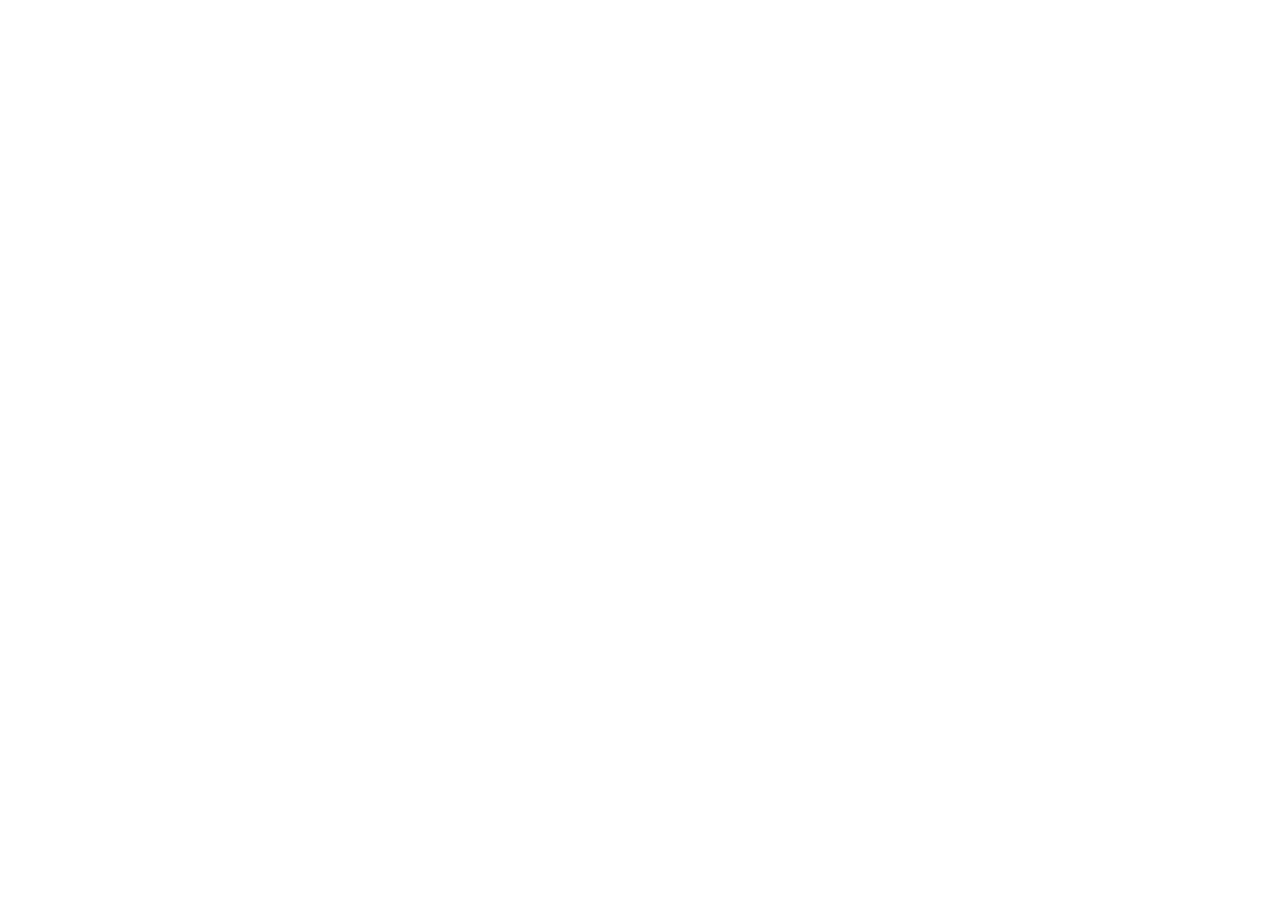
==== index.html @ 75e02a14 "Initial commit" ====
<!DOCTYPE html>
<html lang="ru">
  <head>
    <meta charset="UTF-8" />
    <meta http-equiv="X-UA-Compatible" content="IE=edge" />
    <meta name="viewport" content="width=device-width, initial-scale=1.0" />
    <title>Оно тебе надо — аукцион вещей, в которые никто не верил</title>
  </head>
  <body></body>
</html>
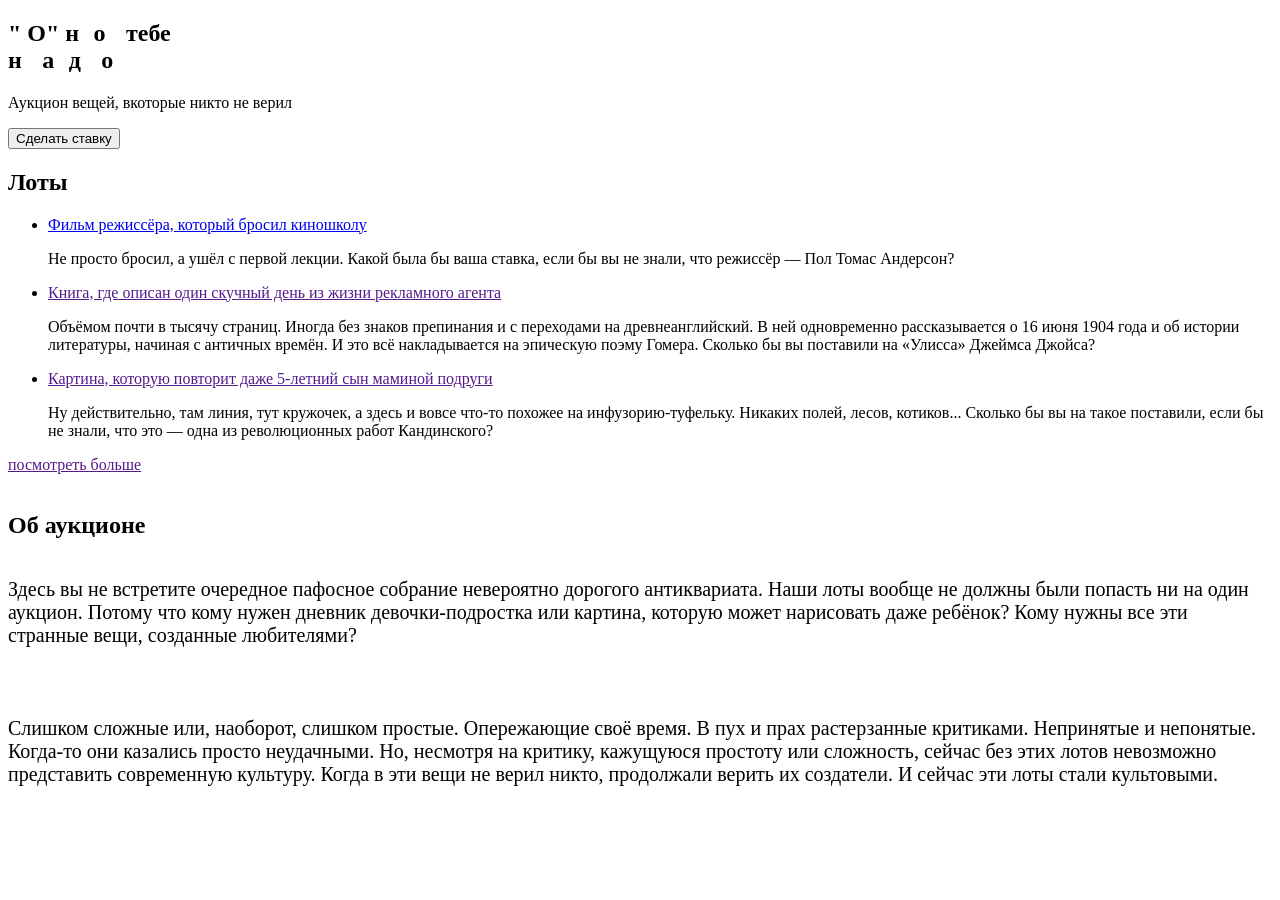
==== commit cfdd4d2a: "created html" ====
--- a/index.html
+++ b/index.html
@@ -5,6 +5,101 @@
     <meta http-equiv="X-UA-Compatible" content="IE=edge" />
     <meta name="viewport" content="width=device-width, initial-scale=1.0" />
     <title>Оно тебе надо — аукцион вещей, в которые никто не верил</title>
+    <link rel="stylesheet" href="./fonts/fonts.css" />
+    <link rel="stylesheet" href="./styles/global.css" />
+    <link rel="stylesheet" href="./styles/style.css" />
   </head>
-  <body></body>
+  <body>
+    <header class="header">
+      <nav></nav>
+      <a href=""></a>
+      <address></address>
+    </header>
+    <main>
+      <section class="cover">
+        <div>
+          <h1 class="cover__title">
+            " О"
+            <span class="letter_spacing">но</span> 
+            <span class="text_center">тебе</span>
+            <span class="text_right"></span> 
+            <span class="letter_spacing">н</span>
+            <span class="letter_spacing">ад</span>
+            <span class="no_letter_spacing">о</span>  
+          </h1>
+        <div class="cover__description">
+          <p>
+            Аукцион вещей, вкоторые никто не верил
+          </p>
+          <button class="button_bet">
+            Сделать ставку
+          </button>
+        </div>
+        </div>
+      </section>
+      <section class="lots">
+        <div class="lots__card">
+          <h2>Лоты</h2>
+          <ul>
+            <li>
+              <a href="#0">
+                Фильм режиссёра, который бросил киношколу
+              </a>
+              <article>
+                <p>
+                  Не просто бросил, а ушёл с первой лекции. Какой была бы ваша ставка, если бы вы не знали, что режиссёр — Пол Томас Андерсон?
+                </p>
+              </article>
+            </li>
+            <li>
+              <a href="">
+                Книга, где описан один скучный день из жизни рекламного агента
+              </a>
+              <article>
+                <p>
+                  Объёмом почти в тысячу страниц. Иногда без знаков препинания и с переходами на древнеанглийский. В ней одновременно рассказывается о 16 июня 1904 года и об истории литературы, начиная с античных времён. И это всё накладывается на эпическую поэму Гомера. Сколько бы вы поставили на «Улисса» Джеймса Джойса?
+              </article>
+                </p>
+            </li>
+            <li>
+              <a href="">
+                Картина, которую повторит даже 5-летний сын маминой подруги
+              </a>
+              <article>
+                <p>
+                  Ну действительно, там линия, тут кружочек, а здесь и вовсе что-то похожее на инфузорию-туфельку. Никаких полей, лесов, котиков... Сколько бы вы на такое поставили, если бы не знали, что это — одна из революционных работ Кандинского?
+                </p>
+              </article>
+            </li>
+          </ul>
+          <a href="">
+            посмотреть больше
+          </a>
+        </div>
+      </section>
+      <section class="about">
+        <div class="about__column">
+          <img src="" alt="">
+        </div>
+        <div class="about__column about__column_size_large"></div>
+        <h2 class="about__title">
+          Об аукционе
+        </h2>
+        <div class="about__text">
+          <p>
+          Здесь вы не встретите очередное пафосное собрание невероятно дорогого антиквариата. Наши лоты вообще не должны были попасть ни на один аукцион. Потому что кому нужен дневник девочки-подростка или картина, которую может нарисовать даже ребёнок? Кому нужны все эти странные вещи, созданные любителями?
+        </p>
+        <p>
+          Слишком сложные или, наоборот, слишком простые. Опережающие своё время. В пух и прах растерзанные критиками. Непринятые и непонятые. Когда-то они казались просто неудачными. Но, несмотря
+на критику, кажущуюся простоту или сложность, сейчас без этих лотов невозможно представить современную культуру. Когда в эти вещи не верил никто, продолжали верить их создатели. И сейчас эти лоты стали культовыми. 
+        </p>
+        </div>
+      </section>
+    </main>
+    <footer class="footer">
+      <address></address>
+      <nav></nav>
+      <a href=""></a>
+    </footer>
+  </body>
 </html>
--- a/fonts/fonts.css
+++ b/fonts/fonts.css
@@ -0,0 +1,17 @@
+@font-face {
+  font-family: Raleway;
+  src:
+    url(./Raleway-Regular.woff2) format('woff2'),
+    url(./Raleway-Regular.woff) format('woff');
+  font-weight: normal;
+  font-display: swap;
+}
+
+@font-face {
+  font-family: Raleway;
+  src:
+    url(./Raleway-Bold.woff2) format('woff2'),
+    url(./Raleway-Bold.woff) format('woff');
+  font-weight: bold;
+  font-display: swap;
+}
--- a/styles/style.css
+++ b/styles/style.css
@@ -0,0 +1,17 @@
+/* место для вашего кода */
+
+.letter_spacing {
+    letter-spacing: 0.6em;
+}
+
+.text_right {
+    text-align: right;
+    display: block;
+}
+
+.about__text {
+    display: flex;
+    flex-direction: column;
+    gap: 30px;
+    font-size: 20px;
+}
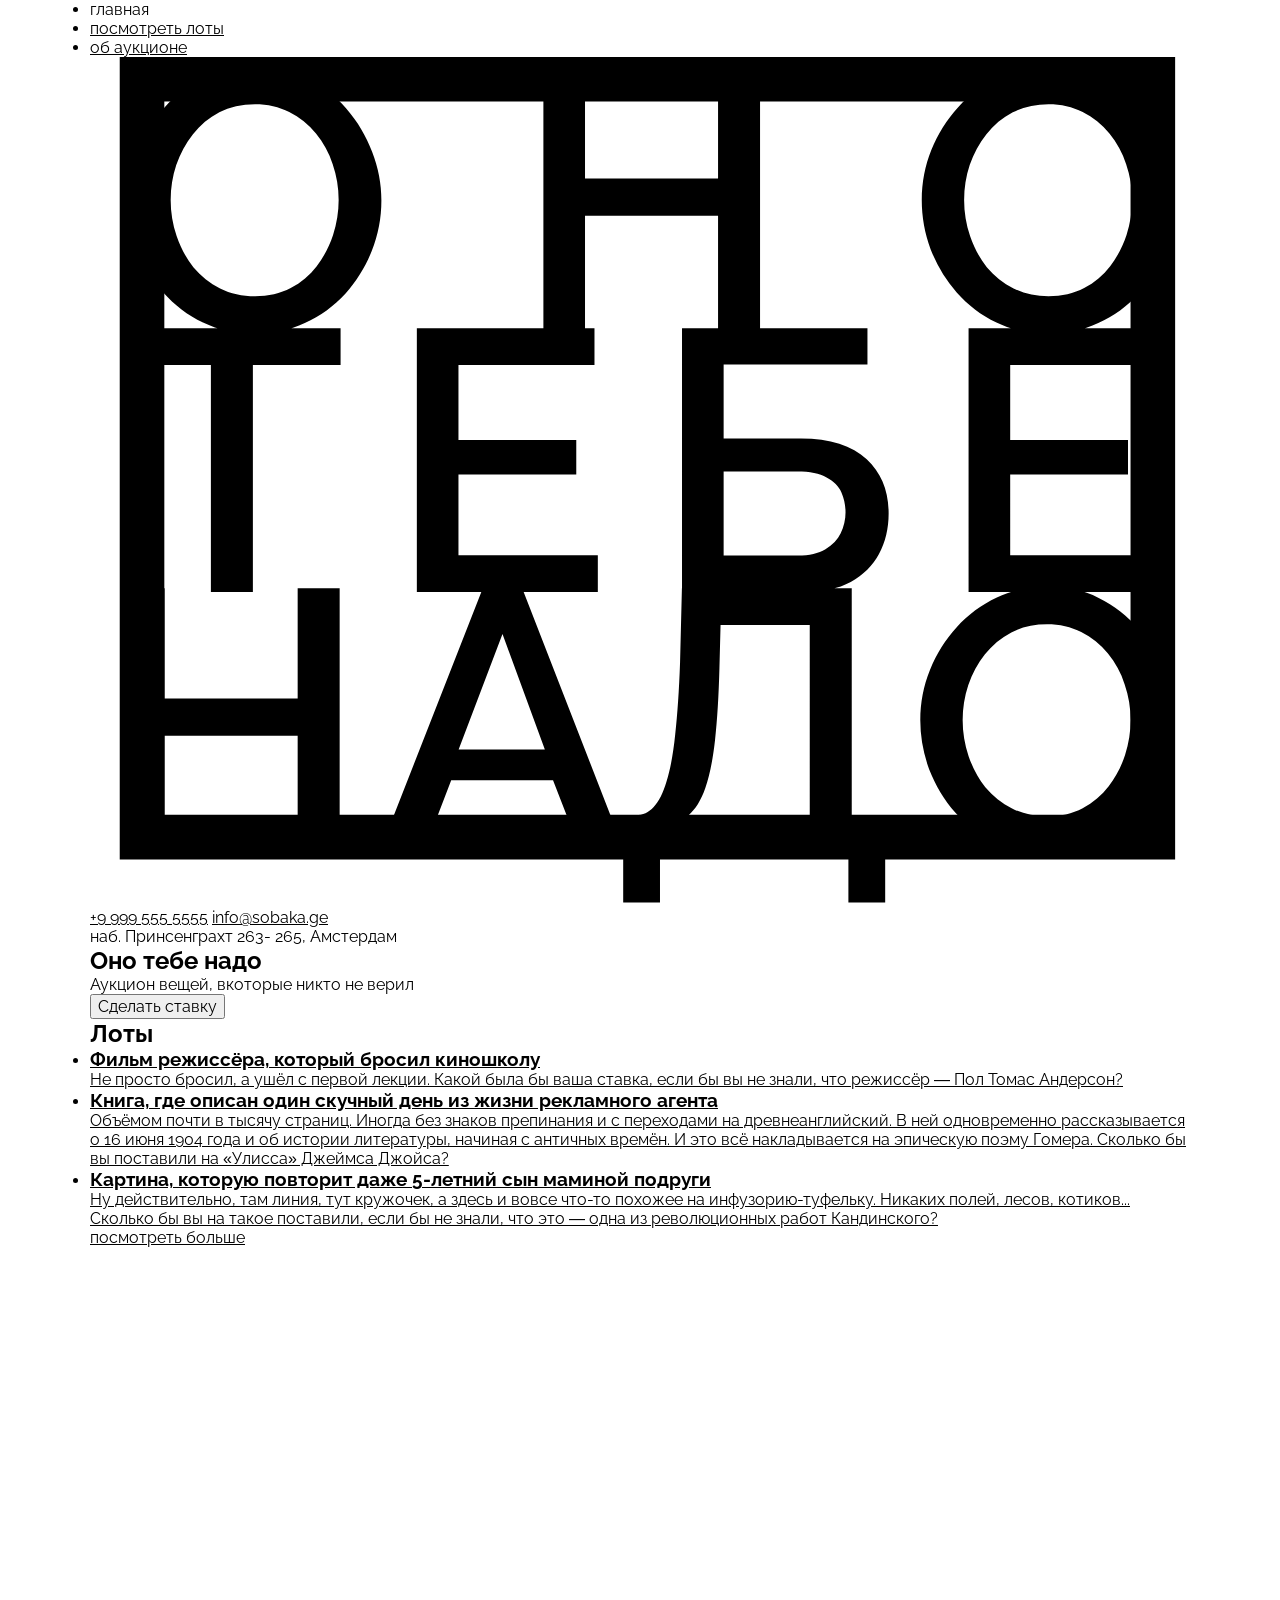
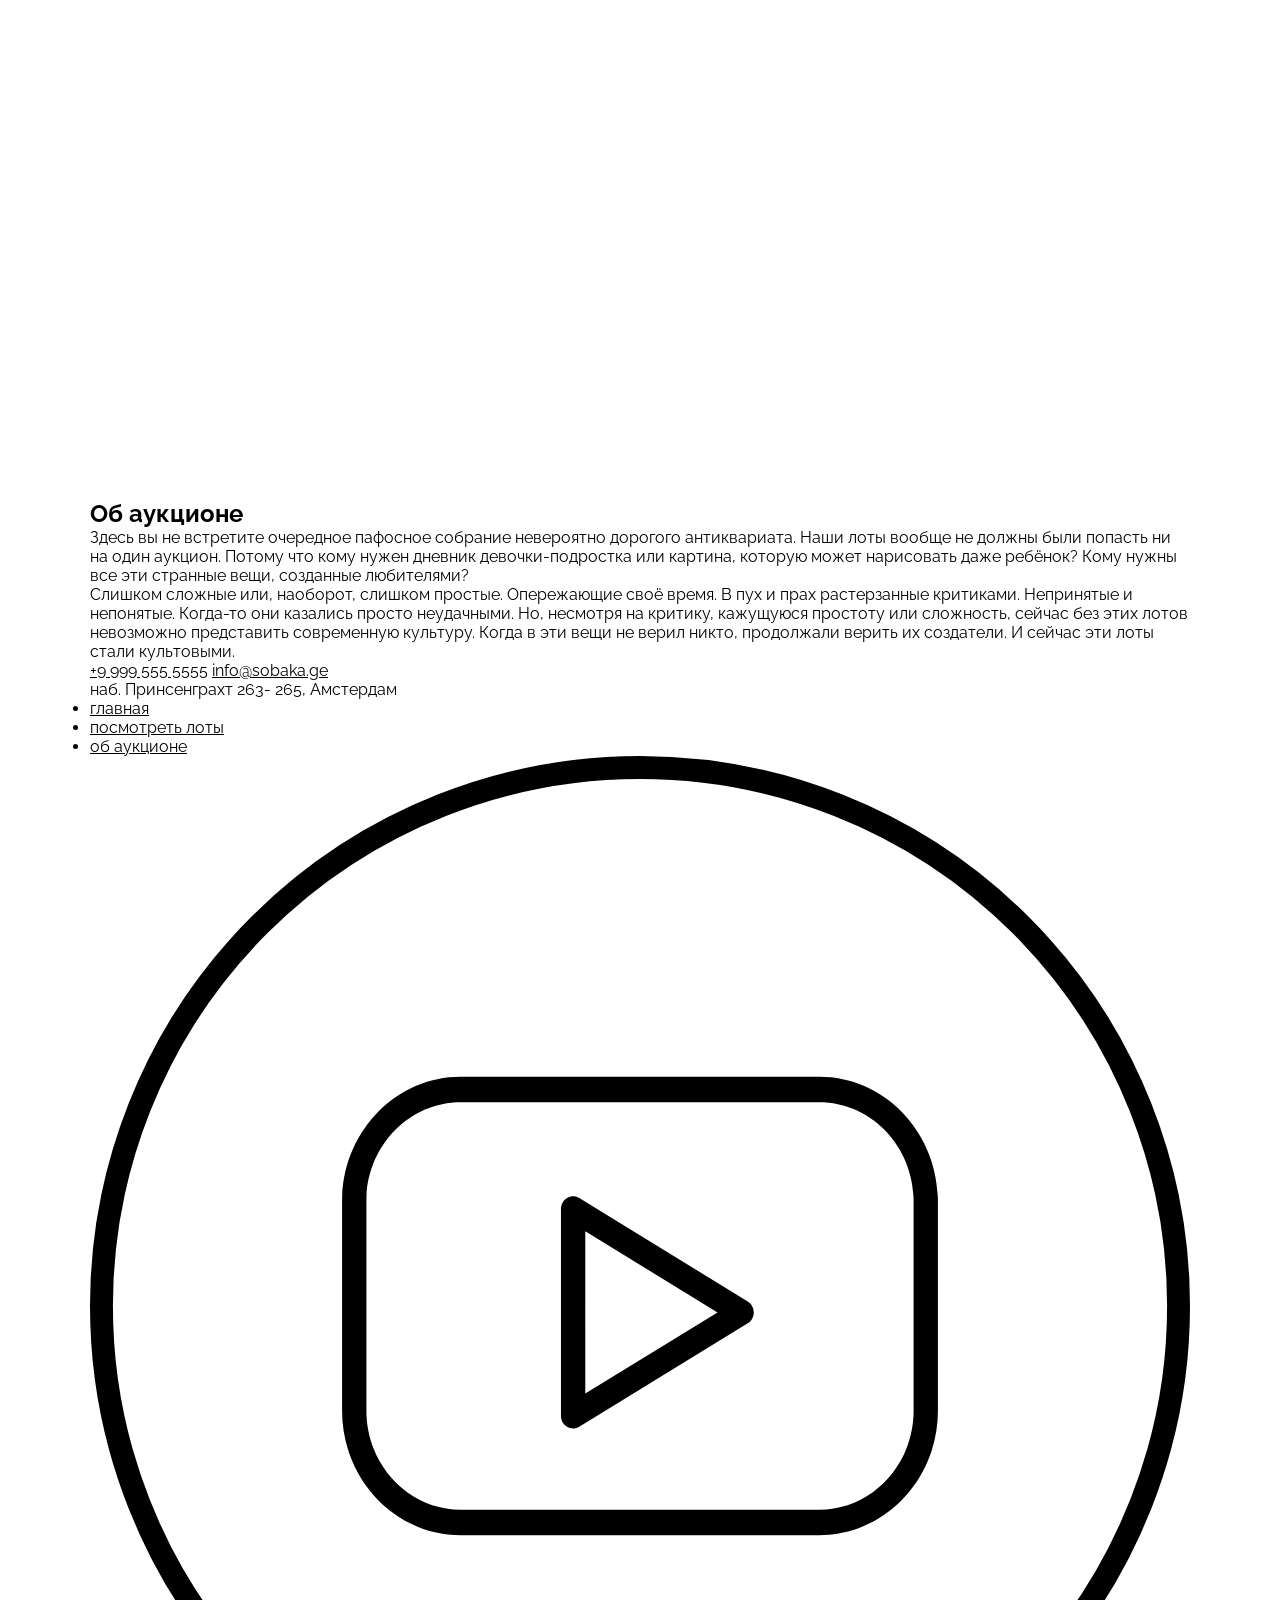
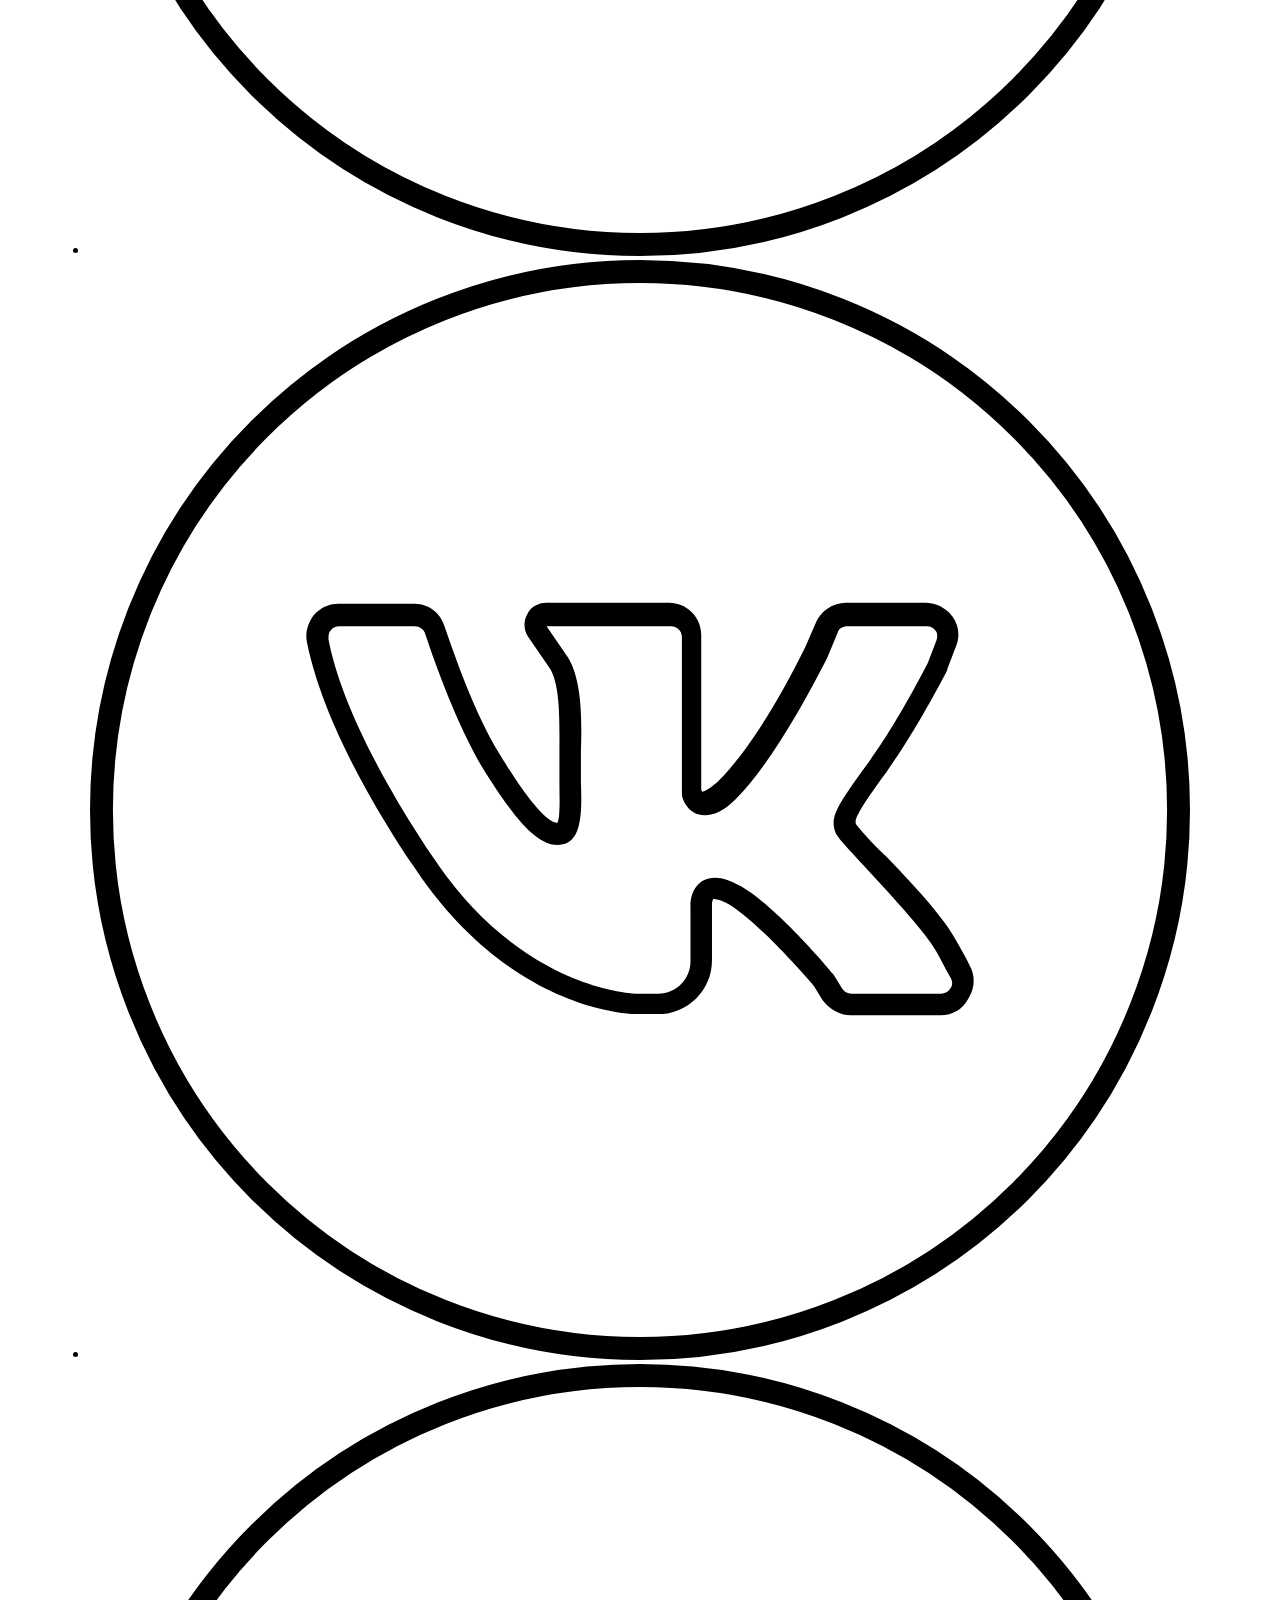
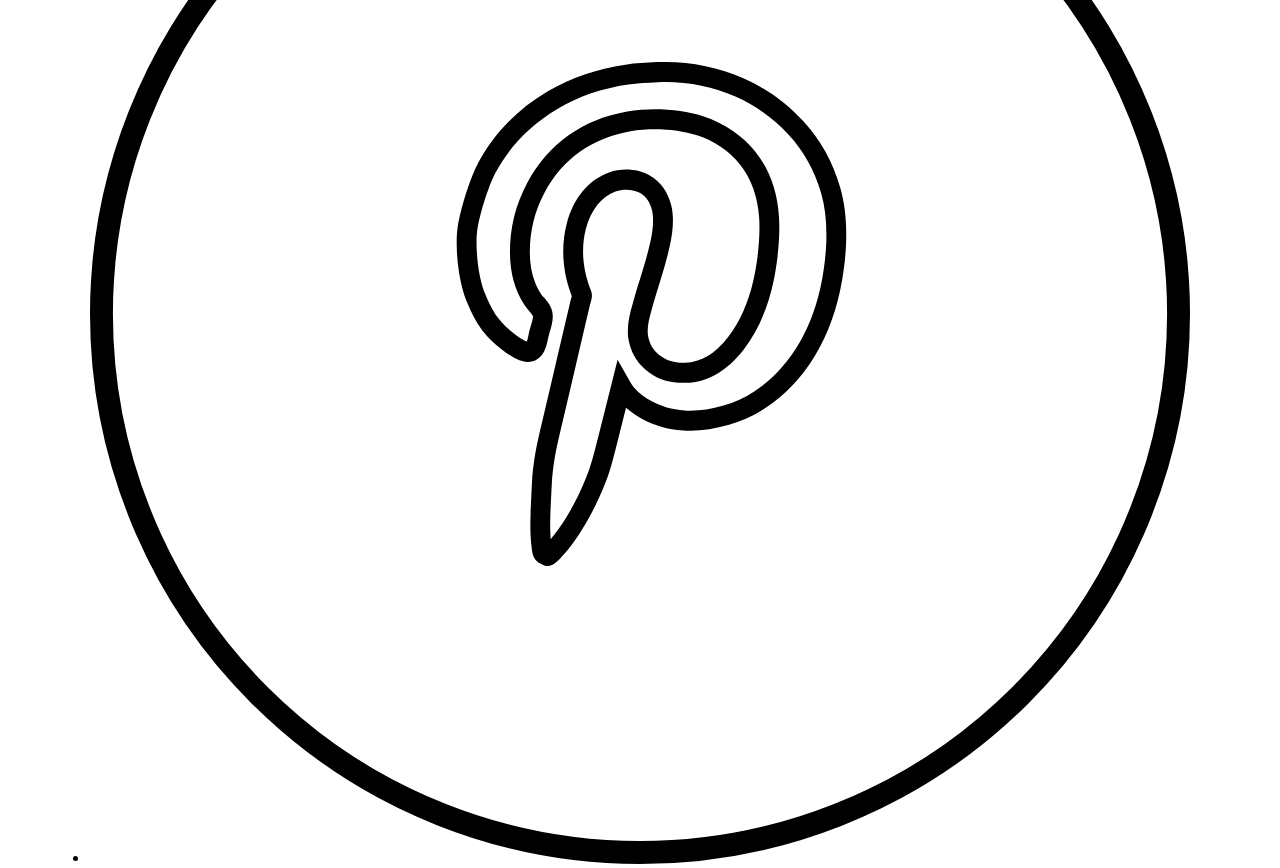
==== commit 209372de: "finished html" ====
--- a/index.html
+++ b/index.html
@@ -9,97 +9,167 @@
     <link rel="stylesheet" href="./styles/global.css" />
     <link rel="stylesheet" href="./styles/style.css" />
   </head>
-  <body>
+   <body>
+
     <header class="header">
-      <nav></nav>
-      <a href=""></a>
-      <address></address>
+      <nav class="header__menu">
+        <ul class="header__links_list">
+          <li class="header__links_list_item header__links_list_item_no-bullit">
+            <a class="header__link header__link_active">главная</a>
+          </li>
+          <li class="header__links_list_item">
+            <a class="header__link" href="#0">посмотреть лоты</a>
+          </li>
+          <li class="header__links_list_item">
+            <a class="header__link" href="#0">об аукционе</a>
+          </li>
+        </ul>
+      </nav>
+        <a class="header__logo">
+          <img class="header__logo_image"
+          src="./images/logo-black.svg" 
+          alt="логотип">
+        </a>
+      <address class="address header__address">
+            <a class="address__link" href="tel:+99995555555">+9 999 555 5555</a>
+            <a class="address__link" href="mailto:info@sobaka.ge">info@sobaka.ge</a>
+            <p class="address__text">наб. Принсенграхт 263- 265, Амстердам</p>
+      </address>
     </header>
+
     <main>
       <section class="cover">
-        <div>
+        <div class="overlay"></div>
           <h1 class="cover__title">
-            " О"
-            <span class="letter_spacing">но</span> 
-            <span class="text_center">тебе</span>
-            <span class="text_right"></span> 
-            <span class="letter_spacing">н</span>
-            <span class="letter_spacing">ад</span>
-            <span class="no_letter_spacing">о</span>  
-          </h1>
-        <div class="cover__description">
-          <p>
-            Аукцион вещей, вкоторые никто не верил
-          </p>
-          <button class="button_bet">
-            Сделать ставку
-          </button>
-        </div>
-        </div>
-      </section>
+            <span class="aligned-text aligned-text_left">Оно</span>
+            <span class="aligned-text aligned-text_center">тебе</span>
+            <span class="aligned-text aligned-text_right">надо</span> 
+            </h1>
+            <div class="cover__description">
+              <p class="cover__description_text">Аукцион вещей, вкоторые никто не верил</p>
+            <button class="bet-button" type="button">Сделать ставку</button>
+            </div>
+        </section>
+
       <section class="lots">
-        <div class="lots__card">
-          <h2>Лоты</h2>
-          <ul>
-            <li>
-              <a href="#0">
-                Фильм режиссёра, который бросил киношколу
-              </a>
-              <article>
-                <p>
+        <h2 class="lots__title">Лоты</h2>
+        <ul class="lots__card_list">
+          <li class="lots__card_list_item">
+            <a class="lots__card_link" href="#0">
+              <article class="card card_type_film">
+                <div class="overlay"></div>
+                <h3 class="card__title">
+                  Фильм режиссёра, который бросил киношколу
+                </h3>
+                <p class="card__text">
                   Не просто бросил, а ушёл с первой лекции. Какой была бы ваша ставка, если бы вы не знали, что режиссёр — Пол Томас Андерсон?
                 </p>
               </article>
+              </a>
+          </li>
+            <li class="lots__card_list_item">
+              <a class="lots__card_link" href="#0">
+                <article class="card card_type_book">
+                  <div class="overlay"></div>
+                  <h3 class="card__title">
+                    Книга, где описан один скучный день из жизни рекламного агента
+                  </h3>
+                  <p class="card__text">
+                    Объёмом почти в тысячу страниц. Иногда без знаков препинания и с переходами на древнеанглийский. В ней одновременно рассказывается о 16 июня 1904 года и об истории литературы, начиная с античных времён. И это всё накладывается на эпическую поэму Гомера. Сколько бы вы поставили на «Улисса» Джеймса Джойса?
+                  </p>
+                </article>
+              </a>
             </li>
-            <li>
-              <a href="">
-                Книга, где описан один скучный день из жизни рекламного агента
+            <li class="lots__card_list_item">
+              <a class="card__link" href="#0">
+                <article class="card card_type_picture">
+                  <div class="overlay"></div>
+                  <h3 class="card__title">
+                    Картина, которую повторит даже 5-летний сын маминой подруги
+                  </h3>
+                  <p class="card__text">
+                    Ну действительно, там линия, тут кружочек, а здесь и вовсе что-то похожее на инфузорию-туфельку. Никаких полей, лесов, котиков... Сколько бы вы на такое поставили, если бы не знали, что это — одна из революционных работ Кандинского?
+                  </p>
+                </article>
               </a>
-              <article>
-                <p>
-                  Объёмом почти в тысячу страниц. Иногда без знаков препинания и с переходами на древнеанглийский. В ней одновременно рассказывается о 16 июня 1904 года и об истории литературы, начиная с античных времён. И это всё накладывается на эпическую поэму Гомера. Сколько бы вы поставили на «Улисса» Джеймса Джойса?
-              </article>
-                </p>
-            </li>
-            <li>
-              <a href="">
-                Картина, которую повторит даже 5-летний сын маминой подруги
-              </a>
-              <article>
-                <p>
-                  Ну действительно, там линия, тут кружочек, а здесь и вовсе что-то похожее на инфузорию-туфельку. Никаких полей, лесов, котиков... Сколько бы вы на такое поставили, если бы не знали, что это — одна из революционных работ Кандинского?
-                </p>
-              </article>
             </li>
           </ul>
-          <a href="">
+          <a class="lots__look_more_link" href="#0">
             посмотреть больше
           </a>
-        </div>
       </section>
+
       <section class="about">
         <div class="about__column">
-          <img src="" alt="">
+          <div class="about__logo">
+            <img 
+            class="about__logo_img" 
+            src="./images/logo-white.svg" 
+            alt="логотип">
+          </div>
         </div>
-        <div class="about__column about__column_size_large"></div>
-        <h2 class="about__title">
-          Об аукционе
-        </h2>
-        <div class="about__text">
-          <p>
-          Здесь вы не встретите очередное пафосное собрание невероятно дорогого антиквариата. Наши лоты вообще не должны были попасть ни на один аукцион. Потому что кому нужен дневник девочки-подростка или картина, которую может нарисовать даже ребёнок? Кому нужны все эти странные вещи, созданные любителями?
-        </p>
-        <p>
-          Слишком сложные или, наоборот, слишком простые. Опережающие своё время. В пух и прах растерзанные критиками. Непринятые и непонятые. Когда-то они казались просто неудачными. Но, несмотря
+        <div class="about__column">
+          <h2 class="about__title">
+            Об аукционе
+          </h2>
+          <div class="about__text">
+            <p>
+              Здесь вы не встретите очередное пафосное собрание невероятно дорогого антиквариата. Наши лоты вообще не должны были попасть ни на один аукцион. Потому что кому нужен дневник девочки-подростка или картина, которую может нарисовать даже ребёнок? Кому нужны все эти странные вещи, созданные любителями?
+            </p>
+            <p>
+              Слишком сложные или, наоборот, слишком простые. Опережающие своё время. В пух и прах растерзанные критиками. Непринятые и непонятые. Когда-то они казались просто неудачными. Но, несмотря
 на критику, кажущуюся простоту или сложность, сейчас без этих лотов невозможно представить современную культуру. Когда в эти вещи не верил никто, продолжали верить их создатели. И сейчас эти лоты стали культовыми. 
-        </p>
+            </p>
+          </div>
         </div>
       </section>
     </main>
+
     <footer class="footer">
-      <address></address>
-      <nav></nav>
-      <a href=""></a>
+      <address class="address">
+        <a class="address__link" href="tel:+99995555555">+9 999 555 5555</a>
+        <a class="address__link" href="mailto:info@sobaka.ge">info@sobaka.ge</a>
+        <p class="address__text">наб. Принсенграхт 263- 265, Амстердам</p>
+      </address>
+      <nav class="footer__menu">
+        <ul class="footer__menu_list">
+          <li class="footer__menu_list_item">
+            <a class="footer__menu_link" href="#0">главная</a>
+          </li>
+          <li class="footer__menu_list_item">
+            <a class="footer__menu_link" href="#0">посмотреть лоты</a>
+          </li>
+          <li class="footer__menu_list_item">
+            <a class="footer__menu_link" href="#0">об аукционе</a>
+          </li>
+        </ul>
+      </nav>
+      <ul class="footer__social_list">
+        <li class="footer__social_list_item">
+          <a class="footer__social_link" href="#0">
+            <img 
+            class="footer__social_icon" 
+            src="./images/yt.svg" 
+            alt="youtube">
+          </a>
+        </li>
+        <li class="footer__social_list_item">
+          <a class="footer__social_link" href="#0">
+            <img 
+            class="footer__social_icon"
+            src="./images/vk.svg" 
+            alt="vk">
+          </a>
+        </li>
+        <li class="footer__social_list_item">
+          <a class="footer__social_link" href="#0">
+            <img 
+            class="footer__social_icon"
+            src="./images/pinterest.svg" 
+            alt="pinterest">
+          </a>
+        </li>
+      </ul>
     </footer>
-  </body>
-</html>
+  </body> 
+</html>
--- a/styles/global.css
+++ b/styles/global.css
@@ -0,0 +1,43 @@
+*,
+*::before,
+*::after {
+  box-sizing: border-box;
+}
+
+body {
+  width: 1100px;
+  margin: 0 auto;
+  font-family: Raleway, sans-serif;
+}
+
+h1,
+h2,
+h3,
+h4,
+h5,
+h6,
+p,
+ul,
+ol,
+li,
+blockquote {
+  margin: 0;
+  padding: 0;
+}
+
+a {
+  color: inherit;
+}
+
+img {
+  width: 100%;
+}
+
+button {
+  font: inherit;
+}
+
+address {
+  margin: 0;
+  font-style: normal;
+}
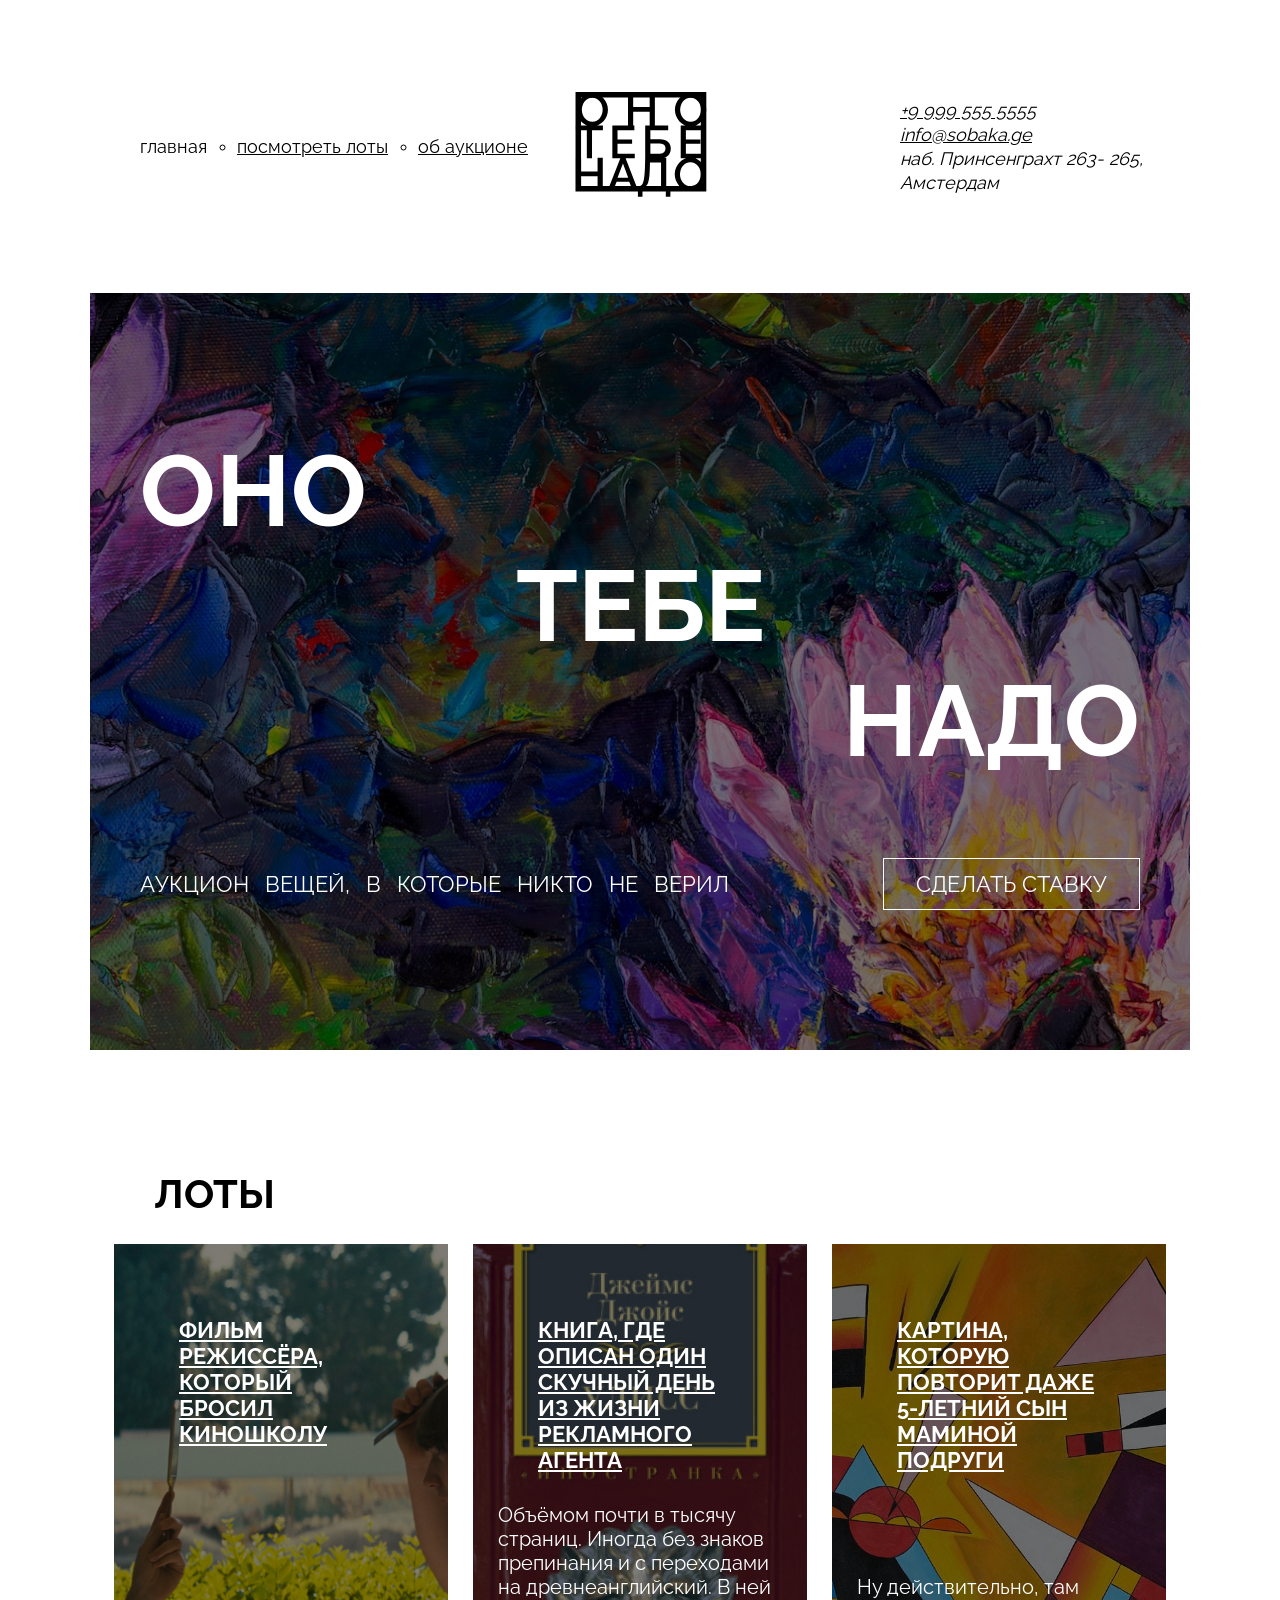
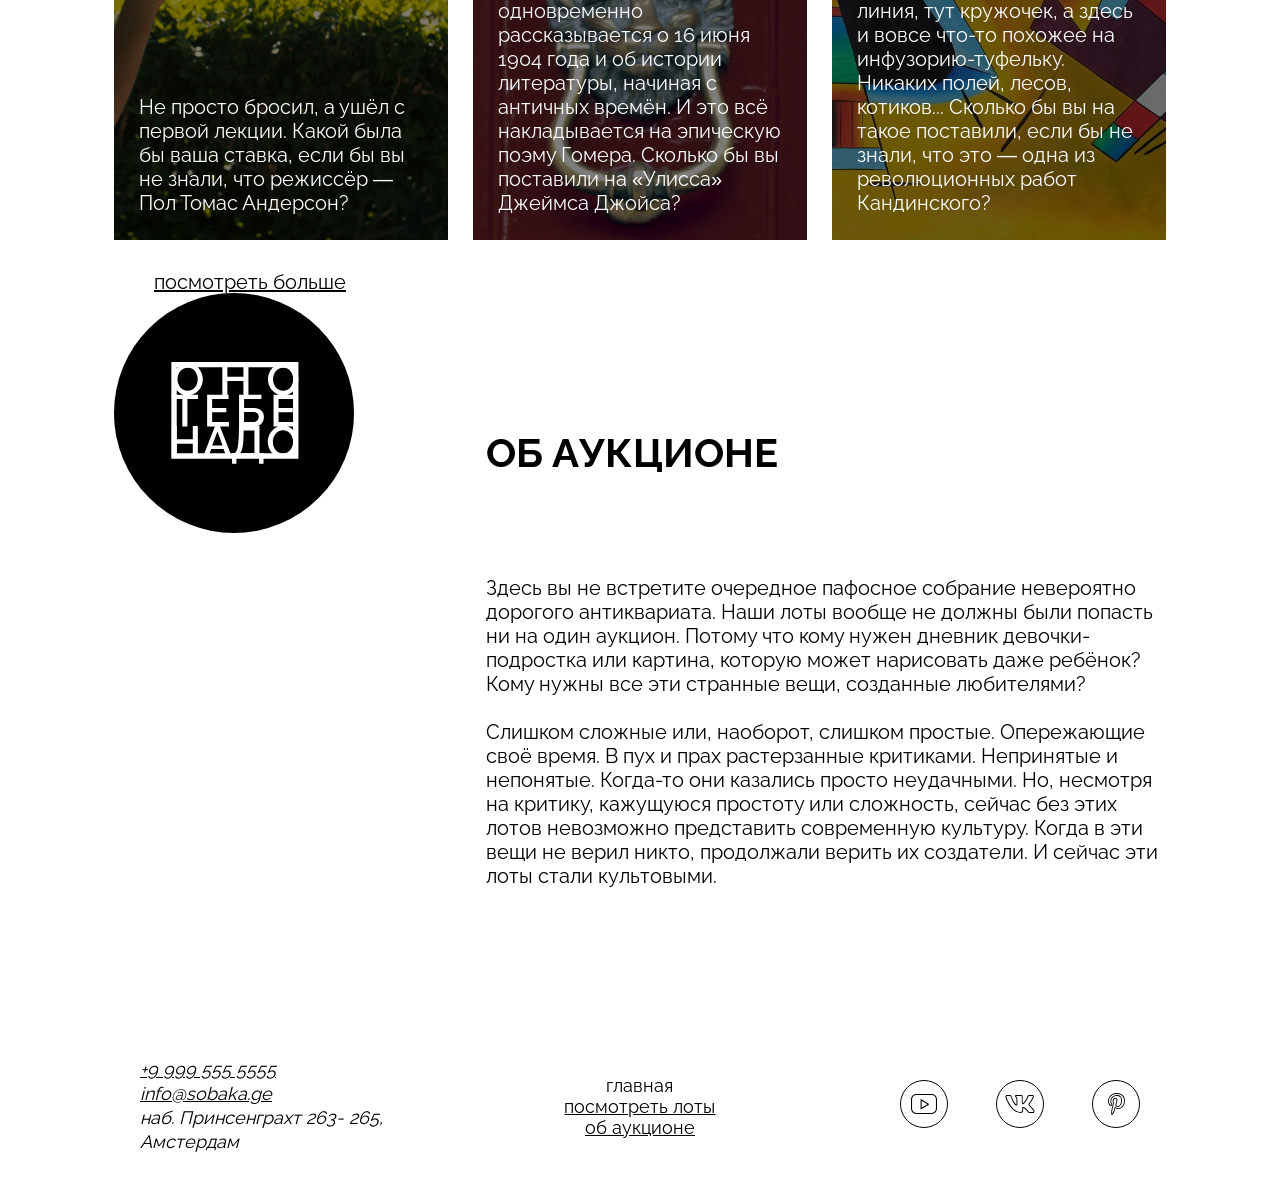
==== commit 9b82b26b: "created styles" ====
--- a/index.html
+++ b/index.html
@@ -26,7 +26,7 @@
         </ul>
       </nav>
         <a class="header__logo">
-          <img class="header__logo_image"
+          <img class="header__logo_img"
           src="./images/logo-black.svg" 
           alt="логотип">
         </a>
@@ -46,7 +46,7 @@
             <span class="aligned-text aligned-text_right">надо</span> 
             </h1>
             <div class="cover__description">
-              <p class="cover__description_text">Аукцион вещей, вкоторые никто не верил</p>
+              <p class="cover__description_text">Аукцион вещей, в которые никто не верил</p>
             <button class="bet-button" type="button">Сделать ставку</button>
             </div>
         </section>
@@ -81,7 +81,7 @@
               </a>
             </li>
             <li class="lots__card_list_item">
-              <a class="card__link" href="#0">
+              <a class="lots__card_link" href="#0">
                 <article class="card card_type_picture">
                   <div class="overlay"></div>
                   <h3 class="card__title">
@@ -126,7 +126,7 @@
     </main>
 
     <footer class="footer">
-      <address class="address">
+      <address class="address footer__address">
         <a class="address__link" href="tel:+99995555555">+9 999 555 5555</a>
         <a class="address__link" href="mailto:info@sobaka.ge">info@sobaka.ge</a>
         <p class="address__text">наб. Принсенграхт 263- 265, Амстердам</p>
@@ -134,7 +134,7 @@
       <nav class="footer__menu">
         <ul class="footer__menu_list">
           <li class="footer__menu_list_item">
-            <a class="footer__menu_link" href="#0">главная</a>
+            <a class="footer__menu_link footer__menu_link_active" href="#0">главная</a>
           </li>
           <li class="footer__menu_list_item">
             <a class="footer__menu_link" href="#0">посмотреть лоты</a>
--- a/styles/global.css
+++ b/styles/global.css
@@ -20,7 +20,8 @@
 ul,
 ol,
 li,
-blockquote {
+blockquote,
+address {
   margin: 0;
   padding: 0;
 }
@@ -37,7 +38,7 @@
   font: inherit;
 }
 
-address {
-  margin: 0;
-  font-style: normal;
-}+ul {
+  list-style: none;
+}
+
--- a/styles/style.css
+++ b/styles/style.css
@@ -0,0 +1,312 @@
+.header {
+    height: 293px;
+    display: grid;
+    grid-template-columns: 1fr min-content 1fr;
+    align-items: center;
+    padding: 90px 30px;
+}
+
+.header__menu {
+    display: flex;
+    align-items: center;
+}
+
+.header__links_list {
+    display: flex;
+    gap: 30px;
+    list-style: circle;
+    padding-left: 20px;
+}
+
+.header__links_list_item_no-bullit {
+    list-style: none;
+}
+
+.header__link {
+    text-decoration: underline;
+    color: #000;
+    font-size: 18px;
+}
+
+.header__link_active {
+    text-decoration: none;
+}
+
+.header__logo {
+    display: block;
+}
+
+.header__logo_img {
+    width: 148px;
+    height: 105px;
+}
+
+.header__address {
+    justify-self: end;
+    align-items: flex-start;
+}
+
+.address {
+    display: flex;
+    flex-direction: column;
+    align-items: flex-start;
+    font-size: 18px;
+    line-height: 24px;
+}
+
+.address__link {
+    display: block;
+}
+
+.address__text {
+    max-width: 260px;
+}
+
+.cover {
+    position: relative;
+    display: flex;
+    flex-direction: column;
+    justify-content: center;
+    min-height: 757px;
+    padding: 50px;
+    background-image: url(../images/cover.jpg);
+    background-size: cover;
+    background-position: center;
+    color: #fff;
+}
+
+.overlay {
+    position: absolute;
+    top: 0;
+    left: 0;
+    width: 100%;
+    height: 100%;
+    background-color: rgba(0, 0, 0, 0.5);
+    z-index: 0;
+}
+
+.cover__title {
+    position: relative;
+    z-index: 1;
+    font-size: 100px;
+    text-transform: uppercase;
+    line-height: 115%;
+    margin-bottom: 50px;
+    display: flex;
+    flex-direction: column;
+}
+
+.aligned-text {
+    display: block;
+}
+
+.aligned-text_left {
+    align-self: flex-start;
+}
+
+.aligned-text_center {
+    align-self: center;
+}
+
+.aligned-text_right {
+    align-self: flex-end;
+}
+
+.cover__description {
+    position: relative;
+    z-index: 1;
+    display: flex;
+    justify-content: space-between;
+    align-items: center;
+    margin-top: 30px;
+}
+
+.cover__description_text {
+    font-size: 22px;
+    word-spacing: 10px;
+    text-transform: uppercase;
+}
+
+.bet-button {
+    background-color: transparent;
+    border: 1px solid #fff;
+    color: #fff;
+    padding: 12px 32px;
+    font-size: 22px;
+    text-transform: uppercase;
+}
+
+.lots {
+    height: 723px;
+    padding: 120px 24px;
+}
+
+.lots__title {
+    font-size: 40px;
+    text-transform: uppercase;
+    margin-bottom: 27px;
+    margin-left: 40px;
+}
+
+.lots__card_list {
+    display: flex;
+    flex-wrap: wrap;
+    gap: 25px;
+    margin-bottom: 30px;
+}
+
+.lots__card_list_item {
+    width: 334px;
+    min-height: 596px;
+}
+
+.lots__card_link {
+    display: block;
+    height: 100%;
+    text-decoration: none;
+    color: #fff;
+}
+
+.card {
+    position: relative;
+    display: flex;
+    flex-direction: column;
+    justify-content: space-between;
+    padding: 25px;
+    background-size: cover;
+    background-position: center;
+    width: 334px;
+    height: 596px;
+}
+
+.card_type_film {
+    background-image: url(../images/card-lot-01.jpg);
+}
+
+.card_type_book {
+    background-image: url(../images/card-lot-02.jpg);
+}
+
+.card_type_picture {
+    background-image: url(../images/card-lot-03.jpg);
+}
+
+.card .overlay {
+    z-index: 0;
+}
+
+.card__title {
+    position: relative;
+    z-index: 1;
+    font-size: 22px;
+    text-decoration: underline;
+    margin: 48px 40px 30px 40px;
+    text-transform: uppercase;
+}
+
+.card__text {
+    position: relative;
+    z-index: 1;
+    font-size: 20px;
+    line-height: 120%;
+}
+
+.lots__look_more_link {
+    font-size: 20px;
+    text-decoration: underline;
+    color: #000;
+    margin-top: 30px;
+    margin-left: 40px;
+}
+
+.about {
+    height: 595px;
+    display: grid;
+    grid-template-columns: 300px 1fr;
+    gap: 72px;
+    margin: 120px 24px;
+}
+
+.about__column {
+    display: flex;
+    flex-direction: column;
+    gap: 100px;
+}
+
+.about__logo {
+    width: 240px;
+    height: 240px;
+    background-color: #000;
+    border-radius: 50%;
+    display: flex;
+    justify-content: center;
+    align-items: center;
+    
+}
+
+.about__logo_img {
+    width: 136px;
+    height: 102px;
+}
+
+.about__title {
+    font-size: 40px;
+    text-transform: uppercase;
+    padding-top: 136px;
+}
+
+.about__text {
+    display: flex;
+    flex-direction: column;
+    gap: 24px;
+    font-size: 20px;
+    line-height: 24px;
+}
+
+.footer {
+    height: 180px;
+    display: grid;
+    grid-template-columns: 1fr 1fr 1fr;
+    align-items: center;
+    padding: 50px;
+}
+
+.footer__address {
+    justify-self: start;
+    align-items: flex-start;
+}
+
+.footer__menu {
+    display: flex;
+    justify-content: center;
+}
+
+.footer__menu_list {
+    display: flex;
+    flex-direction: column;
+    align-items: center;
+}
+
+.footer__menu_link {
+    text-decoration: underline;
+    font-size: 18px;
+}
+
+.footer__menu_link_active {
+    text-decoration: none;
+}
+
+.footer__social_list {
+    display: flex;
+    justify-content: flex-end;
+    gap: 48px;
+}
+
+.footer__social_link {
+    display: block;
+}
+
+.footer__social_icon {
+    width: 48px;
+    height: 48px;
+}
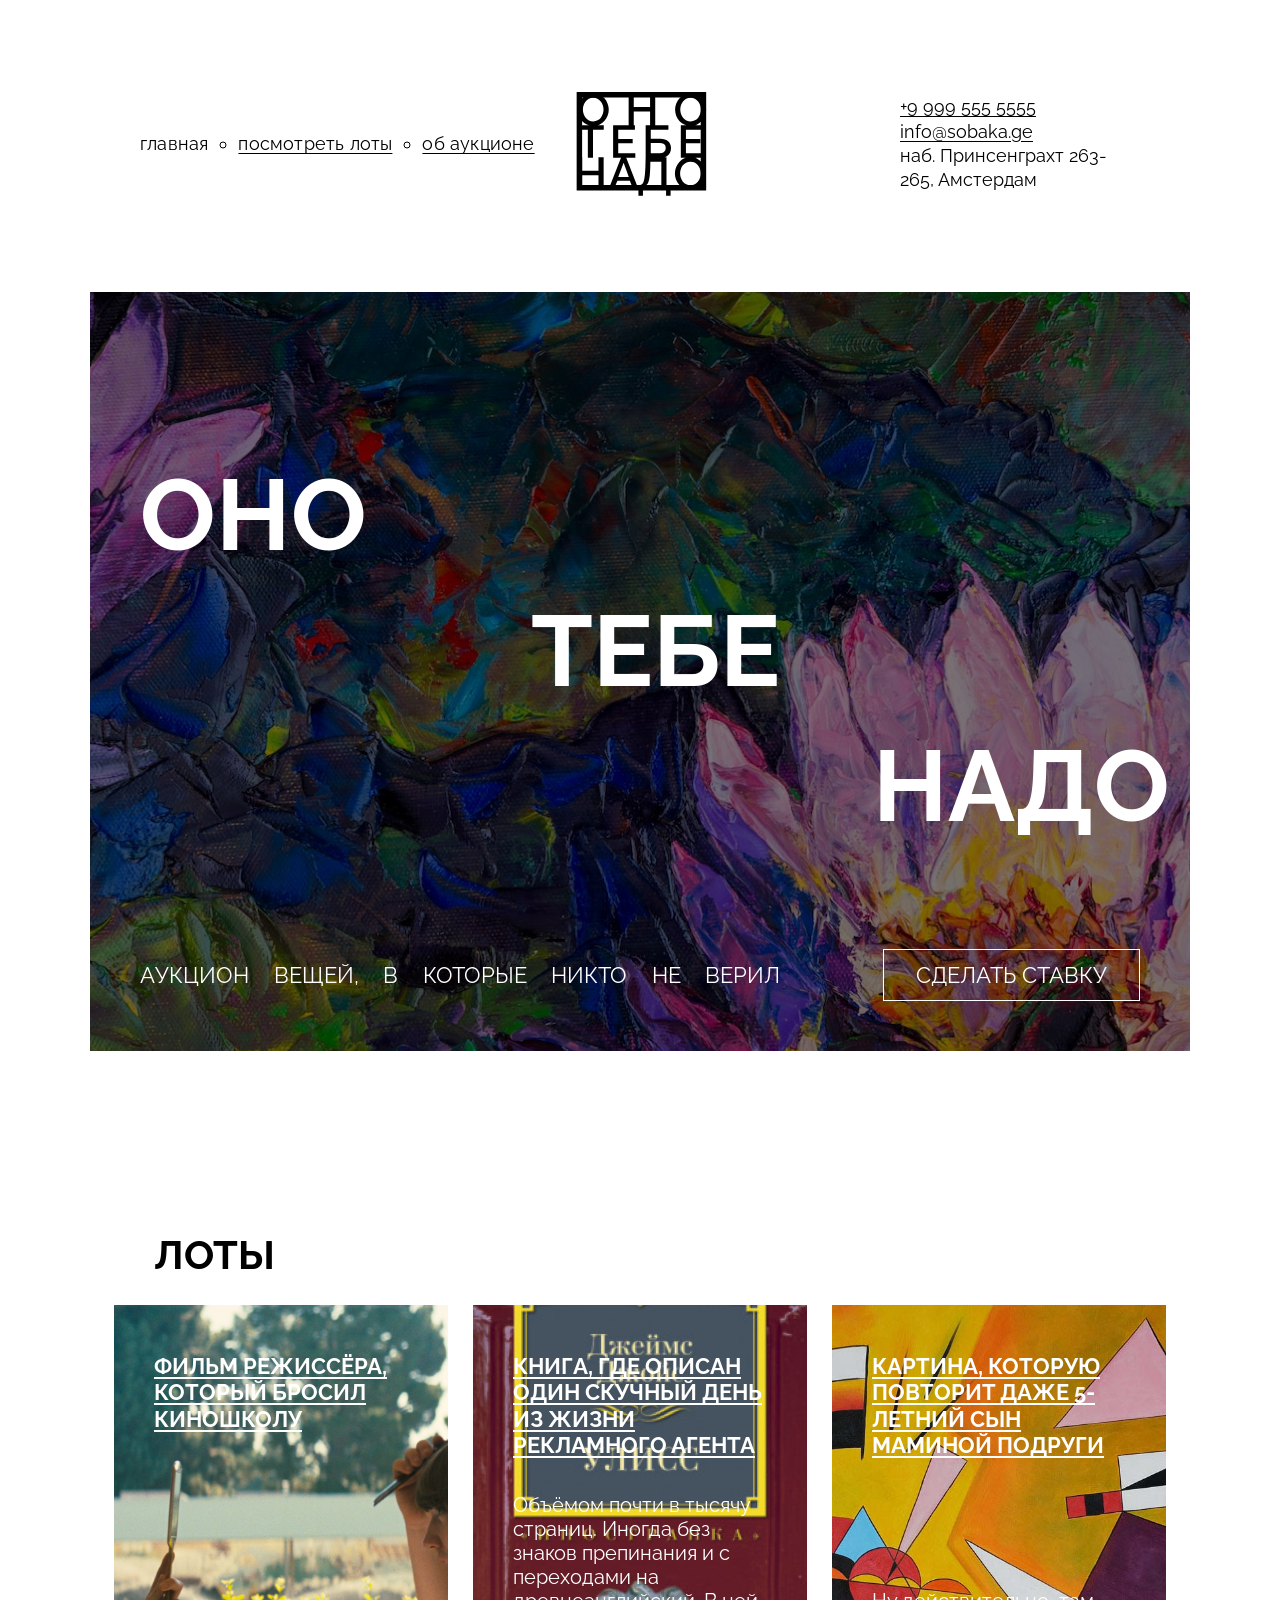
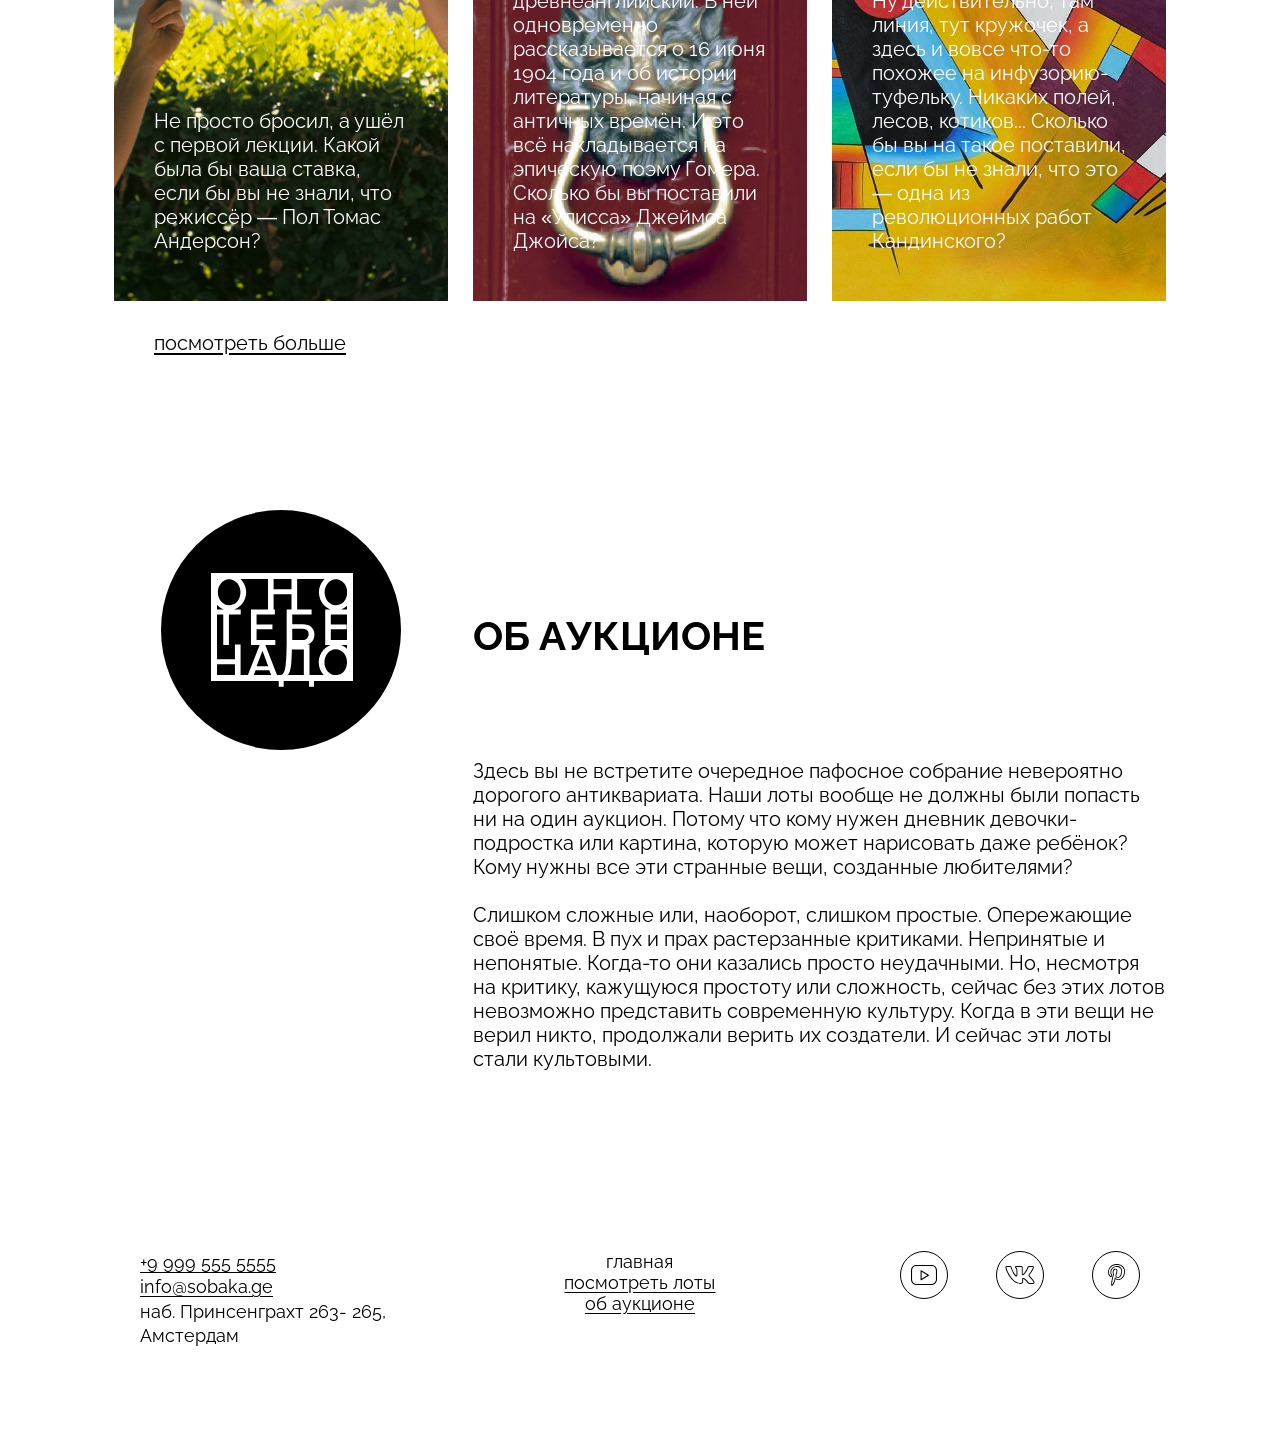
==== commit df4a7c2e: "fixed problems a/review" ====
--- a/index.html
+++ b/index.html
@@ -1,4 +1,4 @@
-<!DOCTYPE html>
+<!doctype html>
 <html lang="ru">
   <head>
     <meta charset="UTF-8" />
@@ -9,8 +9,7 @@
     <link rel="stylesheet" href="./styles/global.css" />
     <link rel="stylesheet" href="./styles/style.css" />
   </head>
-   <body>
-
+  <body>
     <header class="header">
       <nav class="header__menu">
         <ul class="header__links_list">
@@ -25,31 +24,35 @@
           </li>
         </ul>
       </nav>
-        <a class="header__logo">
-          <img class="header__logo_img"
-          src="./images/logo-black.svg" 
-          alt="логотип">
-        </a>
+      <a class="header__logo">
+        <img
+          class="header__logo_img"
+          src="./images/logo-black.svg"
+          alt="логотип"
+        />
+      </a>
       <address class="address header__address">
-            <a class="address__link" href="tel:+99995555555">+9 999 555 5555</a>
-            <a class="address__link" href="mailto:info@sobaka.ge">info@sobaka.ge</a>
-            <p class="address__text">наб. Принсенграхт 263- 265, Амстердам</p>
+        <a class="address__link" href="tel:+99995555555">+9 999 555 5555</a>
+        <a class="address__link" href="mailto:info@sobaka.ge">info@sobaka.ge</a>
+        <p class="address__text">наб. Принсенграхт 263- 265, Амстердам</p>
       </address>
     </header>
 
     <main>
       <section class="cover">
         <div class="overlay"></div>
-          <h1 class="cover__title">
-            <span class="aligned-text aligned-text_left">Оно</span>
-            <span class="aligned-text aligned-text_center">тебе</span>
-            <span class="aligned-text aligned-text_right">надо</span> 
-            </h1>
-            <div class="cover__description">
-              <p class="cover__description_text">Аукцион вещей, в которые никто не верил</p>
-            <button class="bet-button" type="button">Сделать ставку</button>
-            </div>
-        </section>
+        <h1 class="cover__title">
+          <span class="aligned-text aligned-text_left">Оно</span>
+          <span class="aligned-text aligned-text_center">тебе</span>
+          <span class="aligned-text aligned-text_right">надо</span>
+        </h1>
+        <div class="cover__description">
+          <p class="cover__description_text">
+            Аукцион вещей, в которые никто не верил
+          </p>
+          <button class="bet-button" type="button">Сделать ставку</button>
+        </div>
+      </section>
 
       <section class="lots">
         <h2 class="lots__title">Лоты</h2>
@@ -62,63 +65,79 @@
                   Фильм режиссёра, который бросил киношколу
                 </h3>
                 <p class="card__text">
-                  Не просто бросил, а ушёл с первой лекции. Какой была бы ваша ставка, если бы вы не знали, что режиссёр — Пол Томас Андерсон?
+                  Не просто бросил, а ушёл с первой лекции. Какой была бы ваша
+                  ставка, если бы вы не знали, что режиссёр — Пол Томас
+                  Андерсон?
                 </p>
               </article>
-              </a>
+            </a>
           </li>
-            <li class="lots__card_list_item">
-              <a class="lots__card_link" href="#0">
-                <article class="card card_type_book">
-                  <div class="overlay"></div>
-                  <h3 class="card__title">
-                    Книга, где описан один скучный день из жизни рекламного агента
-                  </h3>
-                  <p class="card__text">
-                    Объёмом почти в тысячу страниц. Иногда без знаков препинания и с переходами на древнеанглийский. В ней одновременно рассказывается о 16 июня 1904 года и об истории литературы, начиная с античных времён. И это всё накладывается на эпическую поэму Гомера. Сколько бы вы поставили на «Улисса» Джеймса Джойса?
-                  </p>
-                </article>
-              </a>
-            </li>
-            <li class="lots__card_list_item">
-              <a class="lots__card_link" href="#0">
-                <article class="card card_type_picture">
-                  <div class="overlay"></div>
-                  <h3 class="card__title">
-                    Картина, которую повторит даже 5-летний сын маминой подруги
-                  </h3>
-                  <p class="card__text">
-                    Ну действительно, там линия, тут кружочек, а здесь и вовсе что-то похожее на инфузорию-туфельку. Никаких полей, лесов, котиков... Сколько бы вы на такое поставили, если бы не знали, что это — одна из революционных работ Кандинского?
-                  </p>
-                </article>
-              </a>
-            </li>
-          </ul>
-          <a class="lots__look_more_link" href="#0">
-            посмотреть больше
-          </a>
+          <li class="lots__card_list_item">
+            <a class="lots__card_link" href="#0">
+              <article class="card card_type_book">
+                <div class="overlay"></div>
+                <h3 class="card__title">
+                  Книга, где описан один скучный день из жизни рекламного агента
+                </h3>
+                <p class="card__text">
+                  Объёмом почти в тысячу страниц. Иногда без знаков препинания и
+                  с переходами на древнеанглийский. В ней одновременно
+                  рассказывается о 16 июня 1904 года и об истории литературы,
+                  начиная с античных времён. И это всё накладывается на
+                  эпическую поэму Гомера. Сколько бы вы поставили на «Улисса»
+                  Джеймса Джойса?
+                </p>
+              </article>
+            </a>
+          </li>
+          <li class="lots__card_list_item">
+            <a class="lots__card_link" href="#0">
+              <article class="card card_type_picture">
+                <div class="overlay"></div>
+                <h3 class="card__title">
+                  Картина, которую повторит даже 5-летний сын маминой подруги
+                </h3>
+                <p class="card__text">
+                  Ну действительно, там линия, тут кружочек, а здесь и вовсе
+                  что-то похожее на инфузорию-туфельку. Никаких полей, лесов,
+                  котиков... Сколько бы вы на такое поставили, если бы не знали,
+                  что это — одна из революционных работ Кандинского?
+                </p>
+              </article>
+            </a>
+          </li>
+        </ul>
+        <a class="lots__look_more_link" href="#0"> посмотреть больше </a>
       </section>
 
       <section class="about">
         <div class="about__column">
           <div class="about__logo">
-            <img 
-            class="about__logo_img" 
-            src="./images/logo-white.svg" 
-            alt="логотип">
+            <img
+              class="about__logo_img"
+              src="./images/logo-white.svg"
+              alt="логотип"
+            />
           </div>
         </div>
         <div class="about__column">
-          <h2 class="about__title">
-            Об аукционе
-          </h2>
+          <h2 class="about__title">Об аукционе</h2>
           <div class="about__text">
             <p>
-              Здесь вы не встретите очередное пафосное собрание невероятно дорогого антиквариата. Наши лоты вообще не должны были попасть ни на один аукцион. Потому что кому нужен дневник девочки-подростка или картина, которую может нарисовать даже ребёнок? Кому нужны все эти странные вещи, созданные любителями?
+              Здесь вы не встретите очередное пафосное собрание невероятно
+              дорогого антиквариата. Наши лоты вообще не должны были попасть ни
+              на один аукцион. Потому что кому нужен дневник девочки-подростка
+              или картина, которую может нарисовать даже ребёнок? Кому нужны все
+              эти странные вещи, созданные любителями?
             </p>
             <p>
-              Слишком сложные или, наоборот, слишком простые. Опережающие своё время. В пух и прах растерзанные критиками. Непринятые и непонятые. Когда-то они казались просто неудачными. Но, несмотря
-на критику, кажущуюся простоту или сложность, сейчас без этих лотов невозможно представить современную культуру. Когда в эти вещи не верил никто, продолжали верить их создатели. И сейчас эти лоты стали культовыми. 
+              Слишком сложные или, наоборот, слишком простые. Опережающие своё
+              время. В пух и прах растерзанные критиками. Непринятые и
+              непонятые. Когда-то они казались просто неудачными. Но, несмотря
+              на критику, кажущуюся простоту или сложность, сейчас без этих
+              лотов невозможно представить современную культуру. Когда в эти
+              вещи не верил никто, продолжали верить их создатели. И сейчас эти
+              лоты стали культовыми.
             </p>
           </div>
         </div>
@@ -134,7 +153,9 @@
       <nav class="footer__menu">
         <ul class="footer__menu_list">
           <li class="footer__menu_list_item">
-            <a class="footer__menu_link footer__menu_link_active" href="#0">главная</a>
+            <a class="footer__menu_link footer__menu_link_active" href="#0"
+              >главная</a
+            >
           </li>
           <li class="footer__menu_list_item">
             <a class="footer__menu_link" href="#0">посмотреть лоты</a>
@@ -146,30 +167,29 @@
       </nav>
       <ul class="footer__social_list">
         <li class="footer__social_list_item">
-          <a class="footer__social_link" href="#0">
-            <img 
-            class="footer__social_icon" 
-            src="./images/yt.svg" 
-            alt="youtube">
+          <a class="footer__social_link" target="_blank" href="#0">
+            <img
+              class="footer__social_icon"
+              src="./images/yt.svg"
+              alt="youtube"
+            />
           </a>
         </li>
         <li class="footer__social_list_item">
-          <a class="footer__social_link" href="#0">
-            <img 
-            class="footer__social_icon"
-            src="./images/vk.svg" 
-            alt="vk">
+          <a class="footer__social_link" target="_blank" href="#0">
+            <img class="footer__social_icon" src="./images/vk.svg" alt="vk" />
           </a>
         </li>
         <li class="footer__social_list_item">
-          <a class="footer__social_link" href="#0">
-            <img 
-            class="footer__social_icon"
-            src="./images/pinterest.svg" 
-            alt="pinterest">
+          <a class="footer__social_link" target="_blank" href="#0">
+            <img
+              class="footer__social_icon"
+              src="./images/pinterest.svg"
+              alt="pinterest"
+            />
           </a>
         </li>
       </ul>
     </footer>
-  </body> 
-</html>+  </body>
+</html>
--- a/styles/global.css
+++ b/styles/global.css
@@ -28,6 +28,7 @@
 
 a {
   color: inherit;
+  text-underline-offset: 3px;
 }
 
 img {
--- a/styles/style.css
+++ b/styles/style.css
@@ -1,78 +1,69 @@
 .header {
-    height: 293px;
     display: grid;
     grid-template-columns: 1fr min-content 1fr;
     align-items: center;
-    padding: 90px 30px;
-}
-
-.header__menu {
-    display: flex;
-    align-items: center;
+    padding: 92px 50px 96px;
 }
 
 .header__links_list {
     display: flex;
+    flex-wrap: wrap;
+    align-items: center;
     gap: 30px;
+    letter-spacing: 0.2px;
+}
+
+.header__links_list_item {
     list-style: circle;
-    padding-left: 20px;
+    font-size: 18px;
 }
 
 .header__links_list_item_no-bullit {
     list-style: none;
 }
 
-.header__link {
-    text-decoration: underline;
-    color: #000;
-    font-size: 18px;
-}
-
 .header__link_active {
     text-decoration: none;
 }
 
 .header__logo {
     display: block;
+    width: 135px;
+
 }
 
 .header__logo_img {
-    width: 148px;
-    height: 105px;
+    display: block;
+}
+
+.address {
+    display: flex;
+    flex-direction: column;
+    align-items: flex-start;
+    font-style: normal;
+    font-size: 18px;
+    line-height: 24.3px;
 }
 
 .header__address {
     justify-self: end;
-    align-items: flex-start;
-}
-
-.address {
-    display: flex;
-    flex-direction: column;
-    align-items: flex-start;
-    font-size: 18px;
-    line-height: 24px;
-}
-
-.address__link {
-    display: block;
-}
-
-.address__text {
-    max-width: 260px;
+    max-width: 240px;
 }
 
 .cover {
     position: relative;
     display: flex;
     flex-direction: column;
-    justify-content: center;
+    justify-content: space-between;
+    gap: 106px;
     min-height: 757px;
-    padding: 50px;
     background-image: url(../images/cover.jpg);
     background-size: cover;
     background-position: center;
+    background-repeat: no-repeat;
     color: #fff;
+    padding: 165px 50px 50px;
+    z-index: 1;
 }
 
 .overlay {
@@ -82,18 +73,15 @@
     width: 100%;
     height: 100%;
     background-color: rgba(0, 0, 0, 0.5);
-    z-index: 0;
+    z-index: -1;
 }
 
 .cover__title {
-    position: relative;
-    z-index: 1;
     font-size: 100px;
+    font-weight: bold;
     text-transform: uppercase;
     line-height: 115%;
-    margin-bottom: 50px;
-    display: flex;
-    flex-direction: column;
+    letter-spacing: 30%;
 }
 
 .aligned-text {
@@ -101,29 +89,33 @@
 }
 
 .aligned-text_left {
-    align-self: flex-start;
+    text-align: left;
 }
 
 .aligned-text_center {
-    align-self: center;
+    text-align: center;
+    margin-top: 21px;
+    margin-left: 30px; 
 }
 
 .aligned-text_right {
-    align-self: flex-end;
+    text-align: right;
+    margin-right: -30px;
+    margin-top: 20px;
 }
 
 .cover__description {
-    position: relative;
-    z-index: 1;
-    display: flex;
+    display: flex;
+    align-items: center;
     justify-content: space-between;
-    align-items: center;
-    margin-top: 30px;
+    flex-wrap: wrap;
+    gap: 24px;
 }
 
 .cover__description_text {
     font-size: 22px;
-    word-spacing: 10px;
+    word-spacing: 18.5px;
+    line-height: 28px;
     text-transform: uppercase;
 }
 
@@ -137,32 +129,33 @@
 }
 
 .lots {
-    height: 723px;
-    padding: 120px 24px;
+    margin-top: 180px;
+    padding: 0 24px;
 }
 
 .lots__title {
     font-size: 40px;
-    text-transform: uppercase;
-    margin-bottom: 27px;
-    margin-left: 40px;
+    font-weight: bold;
+    text-transform: uppercase;
+    margin: 0 0 27px 40px;
 }
 
 .lots__card_list {
-    display: flex;
-    flex-wrap: wrap;
+    display: grid;
+    grid-template-columns: repeat(3, 1fr);
     gap: 25px;
-    margin-bottom: 30px;
+    align-items: stretch;
 }
 
 .lots__card_list_item {
-    width: 334px;
-    min-height: 596px;
+    display: flex;
+    min-width: 0;
 }
 
 .lots__card_link {
-    display: block;
-    height: 100%;
+    display: flex;
+    width: 100%;
+    min-width: 0;
     text-decoration: none;
     color: #fff;
 }
@@ -172,11 +165,13 @@
     display: flex;
     flex-direction: column;
     justify-content: space-between;
-    padding: 25px;
+    gap: 30px;
+    width: 100%;
+    min-height: 596px;
+    padding: 48px 40px;
     background-size: cover;
     background-position: center;
-    width: 334px;
-    height: 596px;
+    background-repeat: no-repeat;
 }
 
 .card_type_film {
@@ -191,94 +186,79 @@
     background-image: url(../images/card-lot-03.jpg);
 }
 
-.card .overlay {
-    z-index: 0;
-}
-
 .card__title {
-    position: relative;
-    z-index: 1;
     font-size: 22px;
+    line-height: 120%;
+    font-weight: bold;
     text-decoration: underline;
-    margin: 48px 40px 30px 40px;
     text-transform: uppercase;
 }
 
 .card__text {
-    position: relative;
-    z-index: 1;
     font-size: 20px;
     line-height: 120%;
 }
 
 .lots__look_more_link {
+    display: inline-block;
     font-size: 20px;
     text-decoration: underline;
     color: #000;
-    margin-top: 30px;
-    margin-left: 40px;
+    margin: 30px 0 0 40px;
 }
 
 .about {
-    height: 595px;
-    display: grid;
-    grid-template-columns: 300px 1fr;
-    gap: 72px;
-    margin: 120px 24px;
-}
-
-.about__column {
-    display: flex;
-    flex-direction: column;
-    gap: 100px;
+    display: grid;
+    grid-template-columns: 334px 1fr;
+    gap: 25px;
+    margin-top: 155px;
+    padding: 0 24px;
+
 }
 
 .about__logo {
+    display: flex;
+    align-items: center;
+    justify-content: center;
     width: 240px;
     height: 240px;
     background-color: #000;
     border-radius: 50%;
-    display: flex;
-    justify-content: center;
-    align-items: center;
-    
+    margin: 0 auto;
 }
 
 .about__logo_img {
-    width: 136px;
-    height: 102px;
+    width: 148px;
+    height: 114px;
 }
 
 .about__title {
+    margin-top: 102px;
     font-size: 40px;
-    text-transform: uppercase;
-    padding-top: 136px;
+    font-weight: bold;
+    text-transform: uppercase;
 }
 
 .about__text {
     display: flex;
     flex-direction: column;
     gap: 24px;
+    margin-top: 100px;
     font-size: 20px;
     line-height: 24px;
 }
 
 .footer {
-    height: 180px;
     display: grid;
     grid-template-columns: 1fr 1fr 1fr;
-    align-items: center;
-    padding: 50px;
+    align-items: start;
+    gap: 30px;
+    margin-top: 180px;
+    padding: 0 50px 82px;
 }
 
 .footer__address {
-    justify-self: start;
-    align-items: flex-start;
-}
-
-.footer__menu {
-    display: flex;
-    justify-content: center;
+    max-width: 265px;
 }
 
 .footer__menu_list {
@@ -288,7 +268,6 @@
 }
 
 .footer__menu_link {
-    text-decoration: underline;
     font-size: 18px;
 }
 
@@ -298,15 +277,17 @@
 
 .footer__social_list {
     display: flex;
+    flex-wrap: wrap;
     justify-content: flex-end;
+    align-items: start;
     gap: 48px;
 }
 
 .footer__social_link {
     display: block;
+    width: 48px;
 }
 
 .footer__social_icon {
-    width: 48px;
-    height: 48px;
+    display: block;
 }
